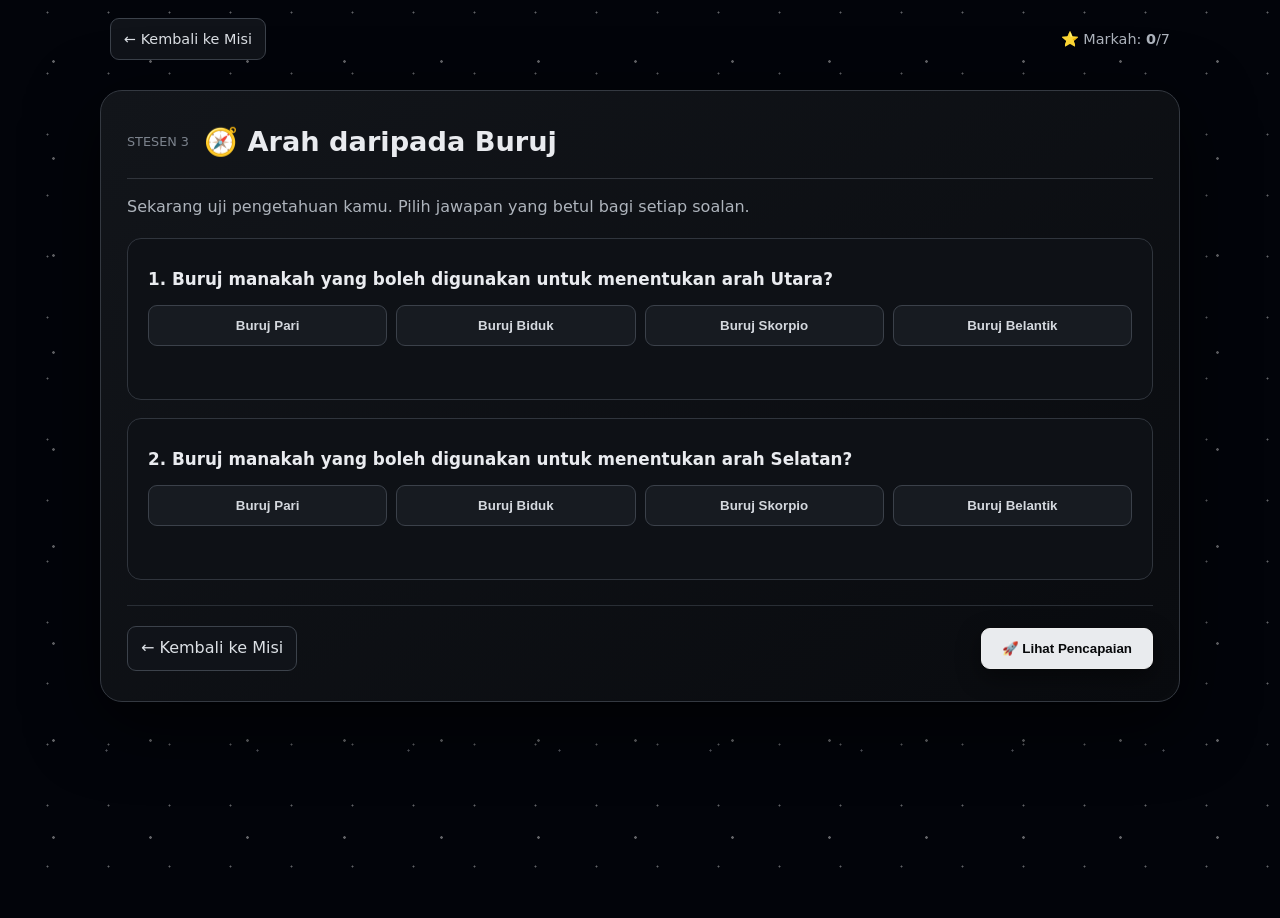
==== direction.html @ 4c8637bb "Add files via upload" ====
<!DOCTYPE html><html lang="ms"><head><meta charset="UTF-8"><meta name="viewport" content="width=device-width, initial-scale=1.0"><title>Arah Buruj • Misi Angkasa</title><link rel="stylesheet" href="style.css"></head><body><div class="stars-bg"></div><main class="mission-page"><div class="topbar"><a class="back" href="index.html">← Kembali ke Misi</a><span>⭐ Markah: <b id="dirScoreTop">0</b>/7</span></div>
<section class="panel"><div class="section-title"><span>STESEN 3</span><h2>🧭 Arah daripada Buruj</h2></div><p class="intro">Sekarang uji pengetahuan kamu. Pilih jawapan yang betul bagi setiap soalan.</p>
<div class="direction-card"><h3>1. Buruj manakah yang boleh digunakan untuk menentukan arah <b>Utara</b>?</h3><div class="answer-grid one" data-q="d1"><button data-answer="pari">Buruj Pari</button><button data-answer="biduk">Buruj Biduk</button><button data-answer="scorpio">Buruj Skorpio</button><button data-answer="belantik">Buruj Belantik</button></div><p id="d1feedback" class="feedback"></p></div>
<div class="direction-card"><h3>2. Buruj manakah yang boleh digunakan untuk menentukan arah <b>Selatan</b>?</h3><div class="answer-grid one" data-q="d2"><button data-answer="pari">Buruj Pari</button><button data-answer="biduk">Buruj Biduk</button><button data-answer="scorpio">Buruj Skorpio</button><button data-answer="belantik">Buruj Belantik</button></div><p id="d2feedback" class="feedback"></p></div>
<div class="next-row"><a class="back ghost" href="index.html">← Kembali ke Misi</a><button class="btn" id="finishDirection">🚀 Lihat Pencapaian</button></div></section></main><script src="script.js"></script><script src="direction.js"></script></body></html>
---- style.css ----
*{box-sizing:border-box}html{scroll-behavior:smooth}body{margin:0;background:#02040a;color:#e9ebef;font-family:Inter,system-ui,-apple-system,Segoe UI,Arial,sans-serif;line-height:1.55;min-height:100vh}.stars-bg{position:fixed;inset:0;pointer-events:none;background-image:radial-gradient(circle,#fff 1px,transparent 1.6px),radial-gradient(circle,#dce2eb .8px,transparent 1.4px),radial-gradient(circle,#fff .7px,transparent 1.3px);background-size:97px 97px,151px 151px,61px 61px;background-position:5px 13px,31px 71px,17px 43px;opacity:.38}.hero{position:relative;text-align:center;overflow:hidden;padding:75px 20px 60px;background:radial-gradient(circle at 50% 45%,#30343b 0,#12151a 35%,#02040a 78%);border-bottom:1px solid #2e333b}.hero:before{content:'';position:absolute;width:240px;height:240px;right:-65px;top:-100px;border-radius:50%;background:#d9dde4;opacity:.12;box-shadow:0 0 100px #fff}.eyebrow{font-size:.75rem;letter-spacing:3px;color:#8f969f}.hero h1{margin:10px 0 0;font-size:clamp(2.6rem,8vw,5.5rem);letter-spacing:5px;text-shadow:0 0 25px #fff4}.hero p{margin:0;font-size:1.45rem;color:#cfd3d9}.hero .lead{max-width:720px;margin:14px auto 0;font-size:1rem;color:#8f969f}.panel{position:relative;max-width:1080px;margin:30px auto;padding:30px 26px;background:linear-gradient(145deg,#12151a,#090b0f);border:1px solid #343941;border-radius:22px;box-shadow:0 20px 70px #000b}.section-title{display:flex;align-items:center;gap:15px;border-bottom:1px solid #30343b;padding-bottom:15px}.section-title span{font-size:.8rem;color:#7c838d}.section-title h2{margin:0;font-size:1.7rem}.intro{color:#aeb4bc}.mission-progress{display:flex;justify-content:space-between;align-items:center;margin:22px 0;padding:15px 18px;border:1px solid #353a42;background:#0e1116;border-radius:13px}.mission-progress strong{font-size:1.5rem}.mission-cards{display:grid;gap:12px}.mission-card{display:grid;grid-template-columns:70px 1fr 55px;align-items:center;gap:15px;text-decoration:none;color:#e9ebef;background:#0e1116;border:1px solid #343941;border-radius:16px;padding:18px;transition:.2s}.mission-card:hover{transform:translateY(-3px);border-color:#aaa;box-shadow:0 12px 35px #000}.mission-card .card-icon{font-size:2.6rem;text-align:center}.mission-card span{font-size:.7rem;letter-spacing:2px;color:#747b85}.mission-card h3{margin:3px 0;font-size:1.3rem}.mission-card p{margin:0;color:#9da4ad}.mission-card>b{font-size:1.3rem;text-align:center;color:#fff}.mission-tip{margin-top:20px;padding:15px;background:#171a20;border-left:3px solid #9da3ab;color:#b9bec6}.topbar{max-width:1080px;margin:18px auto 0;padding:0 10px;display:flex;justify-content:space-between;align-items:center;color:#aeb4bd;font-size:.9rem}.back{color:#dce0e5;text-decoration:none;border:1px solid #3c424b;background:#101319;padding:9px 13px;border-radius:9px}.back:hover{background:#e9ebee;color:#07090b}.mission-page{padding-bottom:30px}.space-simulator{height:520px;position:relative;overflow:hidden;border:1px solid #3a4049;border-radius:18px;background:radial-gradient(circle at 50% 50%,#152039 0,#070c18 48%,#010207 100%);box-shadow:inset 0 0 100px #000}.space-simulator:before{content:'';position:absolute;inset:0;background-image:radial-gradient(circle,#fff 0 1.2px,transparent 1.8px),radial-gradient(circle,#cfd6df 0 .8px,transparent 1.5px);background-size:67px 67px,43px 43px;background-position:7px 11px,17px 33px;opacity:.6}.space-label{position:absolute;z-index:10;top:14px;left:16px;font-size:.7rem;letter-spacing:2px;color:#737b86}.moon-glow{position:absolute;width:80px;height:80px;right:9%;top:13%;border-radius:50%;background:#d9dde3;box-shadow:0 0 45px 15px #fff4;opacity:.5}.scanline{position:absolute;inset:0;background:linear-gradient(transparent 49.8%,#fff1 50%,transparent 50.2%);opacity:.12;pointer-events:none}.constellation{position:absolute;width:245px;height:190px;border:1px solid transparent;border-radius:15px;z-index:5;cursor:pointer;transition:.25s}.constellation:hover,.constellation.selected{border-color:#e8ebef;background:#fff04;box-shadow:0 0 30px #fff2}.constellation:before,.constellation:after{content:'';position:absolute;inset:0;background-repeat:no-repeat;filter:drop-shadow(0 0 5px #fff)}.c-pari{left:6%;top:28%}.c-pari:before{background-image:radial-gradient(circle at 20% 50%,#fff 0 3px,transparent 4px),radial-gradient(circle at 48% 25%,#fff 0 3px,transparent 4px),radial-gradient(circle at 76% 53%,#fff 0 3px,transparent 4px),radial-gradient(circle at 50% 82%,#fff 0 2.5px,transparent 3.5px)}.c-pari:after{background:linear-gradient(25deg,transparent 47%,#cfd6df 48% 50%,transparent 51%),linear-gradient(-35deg,transparent 48%,#cfd6df 49% 51%,transparent 52%),linear-gradient(95deg,transparent 48%,#cfd6df 49% 51%,transparent 52%)}.c-scorpio{right:5%;top:27%}.c-scorpio:before{background-image:radial-gradient(circle at 8% 30%,#fff 0 2.5px,transparent 3.5px),radial-gradient(circle at 28% 37%,#fff 0 3px,transparent 4px),radial-gradient(circle at 47% 53%,#fff 0 3px,transparent 4px),radial-gradient(circle at 62% 72%,#fff 0 3px,transparent 4px),radial-gradient(circle at 79% 57%,#fff 0 2.5px,transparent 3.5px),radial-gradient(circle at 91% 76%,#fff 0 2px,transparent 3px)}.c-scorpio:after{background:linear-gradient(20deg,transparent 48%,#cfd6df 49% 51%,transparent 52%),linear-gradient(55deg,transparent 48%,#cfd6df 49% 51%,transparent 52%),linear-gradient(-35deg,transparent 48%,#cfd6df 49% 51%,transparent 52%)}.c-belantik{left:38%;top:7%}.c-belantik:before{background-image:radial-gradient(circle at 25% 30%,#fff 0 3px,transparent 4px),radial-gradient(circle at 50% 50%,#fff 0 3px,transparent 4px),radial-gradient(circle at 75% 30%,#fff 0 3px,transparent 4px),radial-gradient(circle at 50% 78%,#fff 0 2.7px,transparent 3.7px),radial-gradient(circle at 50% 15%,#fff 0 2px,transparent 3px)}.c-belantik:after{background:linear-gradient(30deg,transparent 48%,#cfd6df 49% 51%,transparent 52%),linear-gradient(-30deg,transparent 48%,#cfd6df 49% 51%,transparent 52%),linear-gradient(90deg,transparent 48%,#cfd6df 49% 51%,transparent 52%)}.c-biduk{right:27%;bottom:6%}.c-biduk:before{background-image:radial-gradient(circle at 15% 45%,#fff 0 3px,transparent 4px),radial-gradient(circle at 35% 30%,#fff 0 3px,transparent 4px),radial-gradient(circle at 55% 48%,#fff 0 3px,transparent 4px),radial-gradient(circle at 75% 65%,#fff 0 2.5px,transparent 3.5px),radial-gradient(circle at 88% 80%,#fff 0 2px,transparent 3px)}.c-biduk:after{background:linear-gradient(20deg,transparent 48%,#cfd6df 49% 51%,transparent 52%),linear-gradient(-25deg,transparent 48%,#cfd6df 49% 51%,transparent 52%),linear-gradient(70deg,transparent 48%,#cfd6df 49% 51%,transparent 52%)}.sky-instruction{margin:15px 0;padding:14px;background:#171b22;border-left:3px solid #aab0b8;color:#b9bec7}.target-buttons{display:grid;grid-template-columns:repeat(4,1fr);gap:9px}.target-buttons button,.answer-grid button{padding:12px 8px;background:#171b21;color:#d4d8de;border:1px solid #3b414a;border-radius:9px;cursor:pointer;font-weight:700}.target-buttons button:hover,.target-buttons button.selected{background:#e9ebee;color:#07090b}.observation-answer,.direction-card,.note-form{margin-top:18px;padding:20px;background:#0e1116;border:1px solid #30353d;border-radius:14px}.target-readout{font-size:.75rem;letter-spacing:1px;color:#7f8791}.observation-answer h3,.direction-card h3{font-size:1.05rem;margin:7px 0 13px}.answer-grid{display:grid;grid-template-columns:repeat(4,1fr);gap:9px}.answer-grid button:hover{background:#282d34}.answer-grid button.correct{background:#e1e4e8;color:#080a0d;border-color:#fff}.answer-grid button.wrong{background:#1a1d22;border-color:#777}.answer-grid.one{grid-template-columns:repeat(4,1fr)}.feedback{min-height:23px;margin:10px 0 0;color:#b7bdc5;font-weight:700}.hint{color:#9299a3}.note-form{display:grid;gap:9px;max-width:760px;margin:auto}.note-form label{font-size:.82rem;color:#979ea8}.note-form input,.note-form textarea{width:100%;padding:12px;background:#090c11;border:1px solid #353b44;border-radius:9px;color:#eee;font:inherit}.note-form textarea{min-height:100px;resize:vertical}.btn{display:inline-block;border:1px solid #eee;background:#e9ebee;color:#08090b;padding:12px 20px;border-radius:9px;font-weight:900;cursor:pointer;text-decoration:none;box-shadow:0 8px 25px #0007}.btn:hover{background:#fff;transform:translateY(-2px)}.next-row{display:flex;justify-content:space-between;align-items:center;gap:12px;margin-top:25px;padding-top:20px;border-top:1px solid #292e35}.ghost{background:#101319}.result-panel{text-align:center}.achievement{padding:32px 18px;margin:20px auto;max-width:680px;border:1px solid #656b74;border-radius:20px;background:radial-gradient(circle at 50% 30%,#3a3f47,#11141a 68%);box-shadow:0 0 60px #fff1}.big-icon{font-size:5rem}.achievement h3{font-size:2rem;margin:8px 0}.total-score{font-size:3rem;font-weight:900}.total-score small{display:block;font-size:.75rem;color:#9299a3;letter-spacing:2px}.achievement p{color:#b8bec7;max-width:580px;margin:auto}.result-breakdown{display:grid;grid-template-columns:repeat(3,1fr);gap:10px;max-width:700px;margin:20px auto}.result-breakdown div{padding:16px;border:1px solid #363c45;border-radius:12px;background:#0e1116}.result-breakdown b{display:block;font-size:1.5rem}.result-breakdown span{font-size:.8rem;color:#9299a3}@media(max-width:720px){.panel{margin:16px 9px;padding:21px 15px}.topbar{padding:0 12px}.target-buttons,.answer-grid,.answer-grid.one,.result-breakdown{grid-template-columns:1fr 1fr}.space-simulator{height:520px}.constellation{width:145px;height:125px}.c-pari{left:0}.c-scorpio{right:0}.c-belantik{left:29%}.c-biduk{right:17%}.next-row{flex-direction:column;align-items:stretch}.next-row .btn,.next-row .back{text-align:center}.mission-card{grid-template-columns:55px 1fr 45px}.hero h1{letter-spacing:2px}}@media(max-width:480px){.target-buttons,.answer-grid,.answer-grid.one,.result-breakdown{grid-template-columns:1fr}.constellation{width:130px;height:110px}.c-belantik{left:27%}.c-biduk{right:4%}.c-pari{left:-7%}.c-scorpio{right:-7%}}
footer{text-align:center;color:#626973;padding:30px 15px;font-size:.8rem}
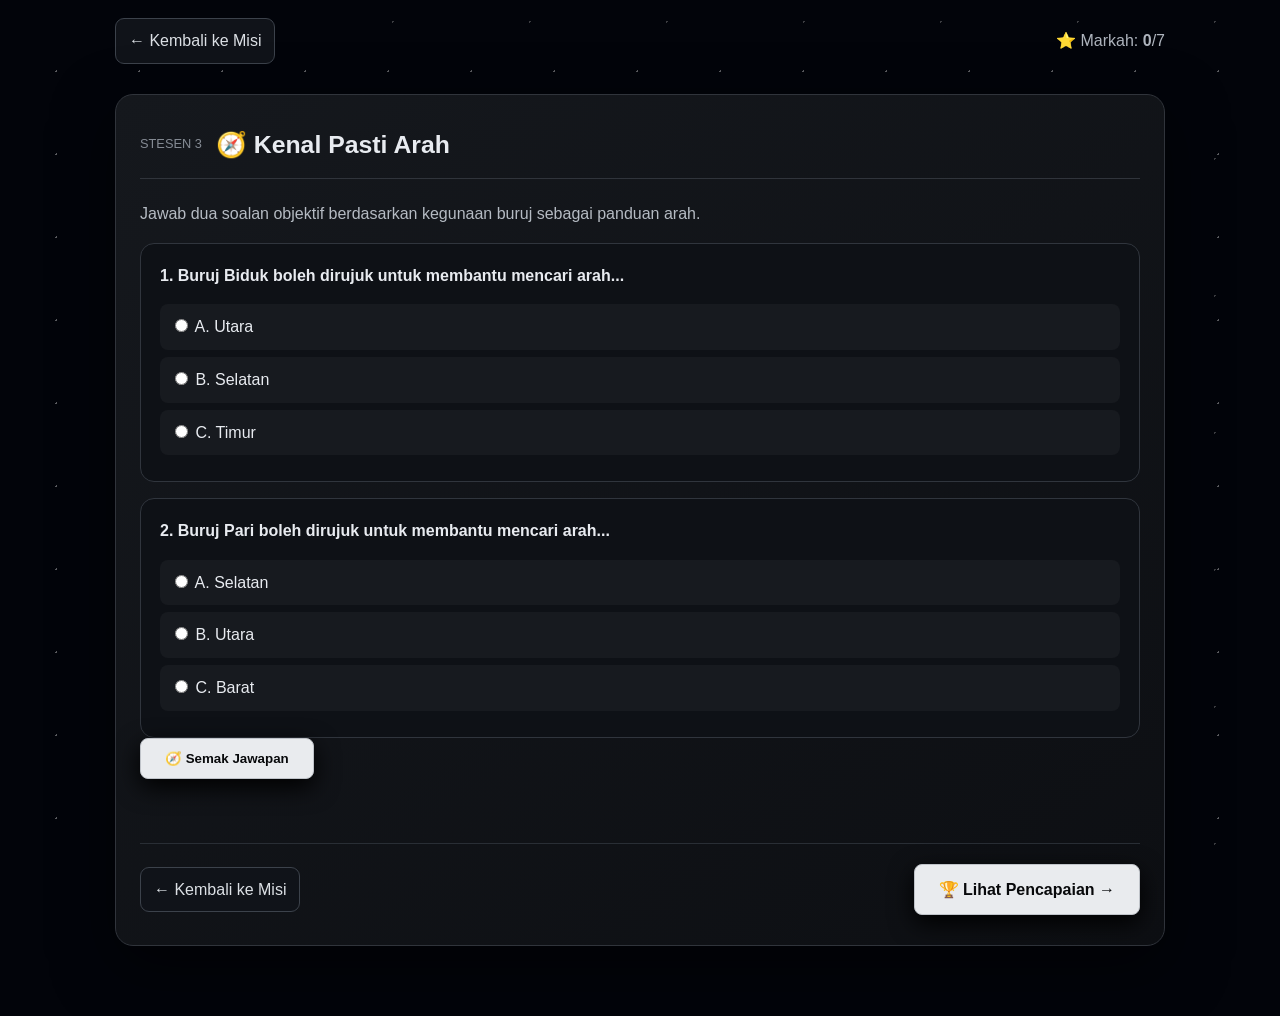
==== commit b813b379: "Add files via upload" ====
--- a/direction.html
+++ b/direction.html
@@ -1,5 +1,8 @@
-<!DOCTYPE html><html lang="ms"><head><meta charset="UTF-8"><meta name="viewport" content="width=device-width, initial-scale=1.0"><title>Arah Buruj • Misi Angkasa</title><link rel="stylesheet" href="style.css"></head><body><div class="stars-bg"></div><main class="mission-page"><div class="topbar"><a class="back" href="index.html">← Kembali ke Misi</a><span>⭐ Markah: <b id="dirScoreTop">0</b>/7</span></div>
-<section class="panel"><div class="section-title"><span>STESEN 3</span><h2>🧭 Arah daripada Buruj</h2></div><p class="intro">Sekarang uji pengetahuan kamu. Pilih jawapan yang betul bagi setiap soalan.</p>
-<div class="direction-card"><h3>1. Buruj manakah yang boleh digunakan untuk menentukan arah <b>Utara</b>?</h3><div class="answer-grid one" data-q="d1"><button data-answer="pari">Buruj Pari</button><button data-answer="biduk">Buruj Biduk</button><button data-answer="scorpio">Buruj Skorpio</button><button data-answer="belantik">Buruj Belantik</button></div><p id="d1feedback" class="feedback"></p></div>
-<div class="direction-card"><h3>2. Buruj manakah yang boleh digunakan untuk menentukan arah <b>Selatan</b>?</h3><div class="answer-grid one" data-q="d2"><button data-answer="pari">Buruj Pari</button><button data-answer="biduk">Buruj Biduk</button><button data-answer="scorpio">Buruj Skorpio</button><button data-answer="belantik">Buruj Belantik</button></div><p id="d2feedback" class="feedback"></p></div>
-<div class="next-row"><a class="back ghost" href="index.html">← Kembali ke Misi</a><button class="btn" id="finishDirection">🚀 Lihat Pencapaian</button></div></section></main><script src="script.js"></script><script src="direction.js"></script></body></html>
+<!DOCTYPE html><html lang="ms"><head><meta charset="UTF-8"><meta name="viewport" content="width=device-width,initial-scale=1.0"><title>Arah • Misi Angkasa</title><link rel="stylesheet" href="style.css"></head>
+<body class="mission-page-body"><div class="stars-bg"></div><main class="mission-page"><div class="mission-topbar"><a class="back" href="index.html">← Kembali ke Misi</a><span>⭐ Markah: <b id="dirScore">0</b>/7</span></div>
+<section class="panel mission-panel"><div class="section-title"><span>STESEN 3</span><h2>🧭 Kenal Pasti Arah</h2></div><p class="mission-intro">Jawab dua soalan objektif berdasarkan kegunaan buruj sebagai panduan arah.</p>
+<div class="direction-question"><h3>1. Buruj Biduk boleh dirujuk untuk membantu mencari arah...</h3><label><input type="radio" name="d1" value="utara"> A. Utara</label><label><input type="radio" name="d1" value="selatan"> B. Selatan</label><label><input type="radio" name="d1" value="timur"> C. Timur</label></div>
+<div class="direction-question"><h3>2. Buruj Pari boleh dirujuk untuk membantu mencari arah...</h3><label><input type="radio" name="d2" value="selatan"> A. Selatan</label><label><input type="radio" name="d2" value="utara"> B. Utara</label><label><input type="radio" name="d2" value="barat"> C. Barat</label></div>
+<button id="checkDirection" class="btn">🧭 Semak Jawapan</button><p id="dirFeedback" class="feedback"></p>
+<div class="next-row"><a class="back ghost" href="index.html">← Kembali ke Misi</a><a id="resultLink" class="btn" href="result.html">🏆 Lihat Pencapaian →</a></div></section></main>
+<script src="script.js"></script><script src="direction.js"></script></body></html>
--- a/style.css
+++ b/style.css
@@ -1,2 +1 @@
-*{box-sizing:border-box}html{scroll-behavior:smooth}body{margin:0;background:#02040a;color:#e9ebef;font-family:Inter,system-ui,-apple-system,Segoe UI,Arial,sans-serif;line-height:1.55;min-height:100vh}.stars-bg{position:fixed;inset:0;pointer-events:none;background-image:radial-gradient(circle,#fff 1px,transparent 1.6px),radial-gradient(circle,#dce2eb .8px,transparent 1.4px),radial-gradient(circle,#fff .7px,transparent 1.3px);background-size:97px 97px,151px 151px,61px 61px;background-position:5px 13px,31px 71px,17px 43px;opacity:.38}.hero{position:relative;text-align:center;overflow:hidden;padding:75px 20px 60px;background:radial-gradient(circle at 50% 45%,#30343b 0,#12151a 35%,#02040a 78%);border-bottom:1px solid #2e333b}.hero:before{content:'';position:absolute;width:240px;height:240px;right:-65px;top:-100px;border-radius:50%;background:#d9dde4;opacity:.12;box-shadow:0 0 100px #fff}.eyebrow{font-size:.75rem;letter-spacing:3px;color:#8f969f}.hero h1{margin:10px 0 0;font-size:clamp(2.6rem,8vw,5.5rem);letter-spacing:5px;text-shadow:0 0 25px #fff4}.hero p{margin:0;font-size:1.45rem;color:#cfd3d9}.hero .lead{max-width:720px;margin:14px auto 0;font-size:1rem;color:#8f969f}.panel{position:relative;max-width:1080px;margin:30px auto;padding:30px 26px;background:linear-gradient(145deg,#12151a,#090b0f);border:1px solid #343941;border-radius:22px;box-shadow:0 20px 70px #000b}.section-title{display:flex;align-items:center;gap:15px;border-bottom:1px solid #30343b;padding-bottom:15px}.section-title span{font-size:.8rem;color:#7c838d}.section-title h2{margin:0;font-size:1.7rem}.intro{color:#aeb4bc}.mission-progress{display:flex;justify-content:space-between;align-items:center;margin:22px 0;padding:15px 18px;border:1px solid #353a42;background:#0e1116;border-radius:13px}.mission-progress strong{font-size:1.5rem}.mission-cards{display:grid;gap:12px}.mission-card{display:grid;grid-template-columns:70px 1fr 55px;align-items:center;gap:15px;text-decoration:none;color:#e9ebef;background:#0e1116;border:1px solid #343941;border-radius:16px;padding:18px;transition:.2s}.mission-card:hover{transform:translateY(-3px);border-color:#aaa;box-shadow:0 12px 35px #000}.mission-card .card-icon{font-size:2.6rem;text-align:center}.mission-card span{font-size:.7rem;letter-spacing:2px;color:#747b85}.mission-card h3{margin:3px 0;font-size:1.3rem}.mission-card p{margin:0;color:#9da4ad}.mission-card>b{font-size:1.3rem;text-align:center;color:#fff}.mission-tip{margin-top:20px;padding:15px;background:#171a20;border-left:3px solid #9da3ab;color:#b9bec6}.topbar{max-width:1080px;margin:18px auto 0;padding:0 10px;display:flex;justify-content:space-between;align-items:center;color:#aeb4bd;font-size:.9rem}.back{color:#dce0e5;text-decoration:none;border:1px solid #3c424b;background:#101319;padding:9px 13px;border-radius:9px}.back:hover{background:#e9ebee;color:#07090b}.mission-page{padding-bottom:30px}.space-simulator{height:520px;position:relative;overflow:hidden;border:1px solid #3a4049;border-radius:18px;background:radial-gradient(circle at 50% 50%,#152039 0,#070c18 48%,#010207 100%);box-shadow:inset 0 0 100px #000}.space-simulator:before{content:'';position:absolute;inset:0;background-image:radial-gradient(circle,#fff 0 1.2px,transparent 1.8px),radial-gradient(circle,#cfd6df 0 .8px,transparent 1.5px);background-size:67px 67px,43px 43px;background-position:7px 11px,17px 33px;opacity:.6}.space-label{position:absolute;z-index:10;top:14px;left:16px;font-size:.7rem;letter-spacing:2px;color:#737b86}.moon-glow{position:absolute;width:80px;height:80px;right:9%;top:13%;border-radius:50%;background:#d9dde3;box-shadow:0 0 45px 15px #fff4;opacity:.5}.scanline{position:absolute;inset:0;background:linear-gradient(transparent 49.8%,#fff1 50%,transparent 50.2%);opacity:.12;pointer-events:none}.constellation{position:absolute;width:245px;height:190px;border:1px solid transparent;border-radius:15px;z-index:5;cursor:pointer;transition:.25s}.constellation:hover,.constellation.selected{border-color:#e8ebef;background:#fff04;box-shadow:0 0 30px #fff2}.constellation:before,.constellation:after{content:'';position:absolute;inset:0;background-repeat:no-repeat;filter:drop-shadow(0 0 5px #fff)}.c-pari{left:6%;top:28%}.c-pari:before{background-image:radial-gradient(circle at 20% 50%,#fff 0 3px,transparent 4px),radial-gradient(circle at 48% 25%,#fff 0 3px,transparent 4px),radial-gradient(circle at 76% 53%,#fff 0 3px,transparent 4px),radial-gradient(circle at 50% 82%,#fff 0 2.5px,transparent 3.5px)}.c-pari:after{background:linear-gradient(25deg,transparent 47%,#cfd6df 48% 50%,transparent 51%),linear-gradient(-35deg,transparent 48%,#cfd6df 49% 51%,transparent 52%),linear-gradient(95deg,transparent 48%,#cfd6df 49% 51%,transparent 52%)}.c-scorpio{right:5%;top:27%}.c-scorpio:before{background-image:radial-gradient(circle at 8% 30%,#fff 0 2.5px,transparent 3.5px),radial-gradient(circle at 28% 37%,#fff 0 3px,transparent 4px),radial-gradient(circle at 47% 53%,#fff 0 3px,transparent 4px),radial-gradient(circle at 62% 72%,#fff 0 3px,transparent 4px),radial-gradient(circle at 79% 57%,#fff 0 2.5px,transparent 3.5px),radial-gradient(circle at 91% 76%,#fff 0 2px,transparent 3px)}.c-scorpio:after{background:linear-gradient(20deg,transparent 48%,#cfd6df 49% 51%,transparent 52%),linear-gradient(55deg,transparent 48%,#cfd6df 49% 51%,transparent 52%),linear-gradient(-35deg,transparent 48%,#cfd6df 49% 51%,transparent 52%)}.c-belantik{left:38%;top:7%}.c-belantik:before{background-image:radial-gradient(circle at 25% 30%,#fff 0 3px,transparent 4px),radial-gradient(circle at 50% 50%,#fff 0 3px,transparent 4px),radial-gradient(circle at 75% 30%,#fff 0 3px,transparent 4px),radial-gradient(circle at 50% 78%,#fff 0 2.7px,transparent 3.7px),radial-gradient(circle at 50% 15%,#fff 0 2px,transparent 3px)}.c-belantik:after{background:linear-gradient(30deg,transparent 48%,#cfd6df 49% 51%,transparent 52%),linear-gradient(-30deg,transparent 48%,#cfd6df 49% 51%,transparent 52%),linear-gradient(90deg,transparent 48%,#cfd6df 49% 51%,transparent 52%)}.c-biduk{right:27%;bottom:6%}.c-biduk:before{background-image:radial-gradient(circle at 15% 45%,#fff 0 3px,transparent 4px),radial-gradient(circle at 35% 30%,#fff 0 3px,transparent 4px),radial-gradient(circle at 55% 48%,#fff 0 3px,transparent 4px),radial-gradient(circle at 75% 65%,#fff 0 2.5px,transparent 3.5px),radial-gradient(circle at 88% 80%,#fff 0 2px,transparent 3px)}.c-biduk:after{background:linear-gradient(20deg,transparent 48%,#cfd6df 49% 51%,transparent 52%),linear-gradient(-25deg,transparent 48%,#cfd6df 49% 51%,transparent 52%),linear-gradient(70deg,transparent 48%,#cfd6df 49% 51%,transparent 52%)}.sky-instruction{margin:15px 0;padding:14px;background:#171b22;border-left:3px solid #aab0b8;color:#b9bec7}.target-buttons{display:grid;grid-template-columns:repeat(4,1fr);gap:9px}.target-buttons button,.answer-grid button{padding:12px 8px;background:#171b21;color:#d4d8de;border:1px solid #3b414a;border-radius:9px;cursor:pointer;font-weight:700}.target-buttons button:hover,.target-buttons button.selected{background:#e9ebee;color:#07090b}.observation-answer,.direction-card,.note-form{margin-top:18px;padding:20px;background:#0e1116;border:1px solid #30353d;border-radius:14px}.target-readout{font-size:.75rem;letter-spacing:1px;color:#7f8791}.observation-answer h3,.direction-card h3{font-size:1.05rem;margin:7px 0 13px}.answer-grid{display:grid;grid-template-columns:repeat(4,1fr);gap:9px}.answer-grid button:hover{background:#282d34}.answer-grid button.correct{background:#e1e4e8;color:#080a0d;border-color:#fff}.answer-grid button.wrong{background:#1a1d22;border-color:#777}.answer-grid.one{grid-template-columns:repeat(4,1fr)}.feedback{min-height:23px;margin:10px 0 0;color:#b7bdc5;font-weight:700}.hint{color:#9299a3}.note-form{display:grid;gap:9px;max-width:760px;margin:auto}.note-form label{font-size:.82rem;color:#979ea8}.note-form input,.note-form textarea{width:100%;padding:12px;background:#090c11;border:1px solid #353b44;border-radius:9px;color:#eee;font:inherit}.note-form textarea{min-height:100px;resize:vertical}.btn{display:inline-block;border:1px solid #eee;background:#e9ebee;color:#08090b;padding:12px 20px;border-radius:9px;font-weight:900;cursor:pointer;text-decoration:none;box-shadow:0 8px 25px #0007}.btn:hover{background:#fff;transform:translateY(-2px)}.next-row{display:flex;justify-content:space-between;align-items:center;gap:12px;margin-top:25px;padding-top:20px;border-top:1px solid #292e35}.ghost{background:#101319}.result-panel{text-align:center}.achievement{padding:32px 18px;margin:20px auto;max-width:680px;border:1px solid #656b74;border-radius:20px;background:radial-gradient(circle at 50% 30%,#3a3f47,#11141a 68%);box-shadow:0 0 60px #fff1}.big-icon{font-size:5rem}.achievement h3{font-size:2rem;margin:8px 0}.total-score{font-size:3rem;font-weight:900}.total-score small{display:block;font-size:.75rem;color:#9299a3;letter-spacing:2px}.achievement p{color:#b8bec7;max-width:580px;margin:auto}.result-breakdown{display:grid;grid-template-columns:repeat(3,1fr);gap:10px;max-width:700px;margin:20px auto}.result-breakdown div{padding:16px;border:1px solid #363c45;border-radius:12px;background:#0e1116}.result-breakdown b{display:block;font-size:1.5rem}.result-breakdown span{font-size:.8rem;color:#9299a3}@media(max-width:720px){.panel{margin:16px 9px;padding:21px 15px}.topbar{padding:0 12px}.target-buttons,.answer-grid,.answer-grid.one,.result-breakdown{grid-template-columns:1fr 1fr}.space-simulator{height:520px}.constellation{width:145px;height:125px}.c-pari{left:0}.c-scorpio{right:0}.c-belantik{left:29%}.c-biduk{right:17%}.next-row{flex-direction:column;align-items:stretch}.next-row .btn,.next-row .back{text-align:center}.mission-card{grid-template-columns:55px 1fr 45px}.hero h1{letter-spacing:2px}}@media(max-width:480px){.target-buttons,.answer-grid,.answer-grid.one,.result-breakdown{grid-template-columns:1fr}.constellation{width:130px;height:110px}.c-belantik{left:27%}.c-biduk{right:4%}.c-pari{left:-7%}.c-scorpio{right:-7%}}
-footer{text-align:center;color:#626973;padding:30px 15px;font-size:.8rem}
+*{box-sizing:border-box}html{scroll-behavior:smooth}body{margin:0;background:#07090d;color:#e8ebf0;font-family:Inter,Arial,sans-serif;line-height:1.6}.stars,.stars-bg{position:fixed;inset:0;pointer-events:none;opacity:.35;background-image:radial-gradient(#fff 1px,transparent 1px),radial-gradient(#aaa 1px,transparent 1px);background-size:83px 83px,137px 137px;background-position:15px 30px,50px 90px}.hero{position:relative;min-height:58vh;display:flex;flex-direction:column;align-items:center;justify-content:center;text-align:center;padding:60px 20px;background:radial-gradient(circle at 50% 45%,#343941 0,#15181e 34%,#07090d 72%);overflow:hidden}.hero:after{content:"";position:absolute;width:330px;height:330px;border-radius:50%;background:radial-gradient(circle at 35% 32%,#fff,#bfc4ca 35%,#666 68%,#262a30 100%);box-shadow:0 0 90px #d9dde5;opacity:.18;right:-70px;top:-80px}.badge{border:1px solid #777;padding:6px 14px;border-radius:999px;font-size:.8rem;letter-spacing:2px;color:#cfd3d8}.hero h1{font-size:clamp(2.5rem,8vw,5.8rem);letter-spacing:8px;margin:18px 0 0;text-shadow:0 0 25px #fff3}.hero p{font-size:1.5rem;margin:0;color:#d8dbe0}.hero .subtitle{font-size:1rem;max-width:650px;color:#9298a1;margin:14px 0 25px}.btn{display:inline-block;border:1px solid #bfc3c9;background:#e9ebee;color:#08090b;padding:12px 24px;border-radius:8px;font-weight:800;cursor:pointer;text-decoration:none;box-shadow:0 8px 25px #000}.btn:hover{transform:translateY(-2px);background:#fff}.btn.secondary{background:#171a1f;color:#ddd;border-color:#555}.panel{position:relative;max-width:1050px;margin:30px auto;padding:30px 24px;background:linear-gradient(145deg,#15181d,#0d0f13);border:1px solid #30343b;border-radius:18px;box-shadow:0 20px 60px #0008}.section-title{display:flex;align-items:center;gap:14px;border-bottom:1px solid #30343b;padding-bottom:14px;margin-bottom:22px}.section-title span{font-size:.8rem;color:#858b94}.section-title h2{margin:0;font-size:1.55rem}.cards{display:grid;grid-template-columns:1fr 1fr;gap:18px}.info-card{background:#101318;border:1px solid #2d3138;padding:20px;border-radius:14px}.info-card h3{margin-top:0;color:#f0f1f3}.info-card li{margin:8px 0;color:#c1c6ce}.tip{margin-top:18px;padding:15px;border-left:3px solid #aaa;background:#191c21;color:#cbd0d6}.center{text-align:center;color:#9fa5ae}.space-stage{height:400px;position:relative;display:flex;align-items:center;justify-content:center;margin:15px auto;max-width:650px}.orbit{position:absolute;width:330px;height:330px;border:1px dashed #5b616b;border-radius:50%;box-shadow:0 0 35px #fff1}.sun{position:absolute;left:calc(50% - 205px);font-size:42px;filter:drop-shadow(0 0 20px #fff)}.earth{font-size:55px;z-index:2;filter:drop-shadow(0 0 18px #fff3)}.moon{position:absolute;font-size:58px;transform:translateX(165px);transition:transform .5s,filter .5s;filter:drop-shadow(0 0 18px #fff5);z-index:3}.phase-readout{display:flex;justify-content:center;align-items:center;gap:18px;margin:10px auto 22px;max-width:520px;padding:16px;background:#191c21;border-radius:14px;border:1px solid #30343b}.big-moon{font-size:55px}.phase-readout h3{margin:0}.phase-readout p{margin:2px 0;color:#999fa8}.simulator input{width:100%;accent-color:#eee}.slider-labels{display:flex;justify-content:space-between;font-size:1.3rem;margin-top:5px}.question{background:#101318;border:1px solid #2d3138;padding:18px;border-radius:13px;margin:14px 0}.question h3{font-size:1rem;margin:0 0 10px}.option{display:block;padding:8px;margin:5px 0;border-radius:8px;background:#171a1f}.option:hover{background:#22262c}.option input{margin-right:8px}.quiz-actions{display:flex;gap:10px;justify-content:center;margin-top:22px;flex-wrap:wrap}.result{text-align:center;margin-top:20px;padding:20px;border-radius:14px;background:#191c21;border:1px solid #555}.result strong{font-size:2rem}.hidden{display:none}.mission-home{margin-top:30px}.mission-progress{display:flex;justify-content:space-between;align-items:center;padding:14px 17px;margin:18px 0;background:#101318;border:1px solid #30343b;border-radius:12px}.mission-progress strong{font-size:1.4rem}.mission-cards{display:grid;gap:12px}.mission-card{position:relative;display:grid;grid-template-columns:62px 1fr 48px;gap:14px;align-items:center;padding:17px;background:#101318;border:1px solid #30343b;border-radius:14px;color:#e8ebf0;text-decoration:none}.mission-link:hover,.mission-card:hover{border-color:#8c929a;transform:translateY(-2px)}.mission-icon{font-size:2.4rem;text-align:center}.mission-card span{font-size:.72rem;letter-spacing:2px;color:#7f8791}.mission-card h3{margin:3px 0;font-size:1.2rem}.mission-card p{margin:0;color:#9ea5ae}.mission-points{font-weight:900;text-align:center}.mission-cta{grid-column:2/4;justify-self:start;padding:9px 16px;margin-top:4px}.mission-tip{margin-top:16px;padding:14px;background:#191c21;border-left:3px solid #aaa;color:#c2c7ce}footer{text-align:center;color:#666;padding:35px 15px}.mission-page-body{background:#02040a}.mission-page{position:relative;max-width:1100px;margin:auto;padding:18px 12px 40px}.mission-topbar{display:flex;justify-content:space-between;align-items:center;margin:0 auto 15px;max-width:1050px;color:#aeb4bd}.back{color:#dce0e5;text-decoration:none;border:1px solid #3c424b;background:#101319;padding:9px 13px;border-radius:9px}.back:hover{background:#e9ebee;color:#07090b}.mission-panel{max-width:1050px}.mission-intro{color:#b5bbc3}.observatory{position:relative;height:560px;overflow:hidden;border:1px solid #454b55;border-radius:20px;background:radial-gradient(circle at 50% 55%,#111d36 0,#050914 48%,#010205 100%);box-shadow:inset 0 0 100px #000}.star-field{position:absolute;inset:0;background-image:radial-gradient(circle,#fff 0 1px,transparent 1.7px),radial-gradient(circle,#dce3ef 0 .8px,transparent 1.5px),radial-gradient(circle,#fff 0 .7px,transparent 1.3px);background-size:67px 67px,43px 43px,97px 97px;background-position:7px 11px,17px 33px,23px 8px;opacity:.72}.observatory-title{position:absolute;z-index:10;top:15px;left:18px;letter-spacing:3px;font-size:.72rem;color:#8f98a5}.const-zone{position:absolute;z-index:5;width:220px;height:170px;border:1px solid transparent;border-radius:18px;background:transparent;cursor:pointer}.const-zone:hover,.const-zone.selected{border-color:#dfe5ed;background:#fff1;box-shadow:0 0 35px #fff2}.zone-pari{left:5%;top:29%}.zone-scorpio{right:4%;top:28%}.zone-belantik{left:38%;top:8%}.zone-biduk{right:28%;bottom:7%}.zone-label{position:absolute;z-index:7;width:30px;height:30px;border-radius:50%;background:#e9ebee;color:#08090b;display:grid;place-items:center;font-weight:900;box-shadow:0 0 15px #fff}.label-a{left:4%;top:25%}.label-b{right:3%;top:24%}.label-c{left:37%;top:4%}.label-d{right:27%;bottom:3%}.star-dot{position:absolute;width:7px;height:7px;border-radius:50%;background:#fff;box-shadow:0 0 8px 2px #fff,0 0 18px 4px #dce7ff;transform:translate(-50%,-50%)}.star-dot.bright{width:11px;height:11px;box-shadow:0 0 12px 3px #fff,0 0 28px 6px #dce7ff}.mission-instruction{margin:14px 0;padding:14px;background:#171b22;border-left:3px solid #aab0b8;color:#c3c8cf}.target-buttons{display:grid;grid-template-columns:repeat(4,1fr);gap:9px}.target-buttons button,.answer-grid button{padding:12px 8px;background:#171b21;color:#d4d8de;border:1px solid #3b414a;border-radius:9px;cursor:pointer;font-weight:700}.target-buttons button.selected,.target-buttons button:hover{background:#e9ebee;color:#07090b}.focus-card{display:flex;align-items:center;justify-content:space-between;gap:10px;margin-top:15px;padding:15px;background:#0e1116;border:1px solid #30353d;border-radius:12px}.observation-answer,.direction-question,.note-form{margin-top:16px;padding:19px;background:#0e1116;border:1px solid #30353d;border-radius:14px}.observation-answer h3{font-size:1.05rem;margin:0 0 13px}.answer-grid{display:grid;grid-template-columns:repeat(4,1fr);gap:9px}.answer-grid button.correct{background:#e5e8ec;color:#07090b}.answer-grid button.wrong{background:#1c2026;border-color:#777}.feedback{min-height:23px;color:#c4cad2;font-weight:700}.next-row{display:flex;justify-content:space-between;align-items:center;gap:12px;margin-top:25px;padding-top:20px;border-top:1px solid #292e35}.ghost{background:#101319}.focus-modal{position:fixed;z-index:100;inset:0;background:#000c;display:grid;place-items:center;padding:20px}.focus-window{position:relative;width:min(680px,95vw);background:#0a0d14;border:1px solid #6d7580;border-radius:20px;padding:24px;box-shadow:0 0 80px #000}.close-focus{position:absolute;right:12px;top:8px;border:0;background:transparent;color:#fff;font-size:2rem;cursor:pointer}.focus-title{letter-spacing:3px;color:#b9c1cb}.focus-sky{position:relative;height:360px;margin:18px 0;border-radius:16px;background:radial-gradient(circle at 50% 50%,#13203b,#030611 75%);overflow:hidden}.focus-help{color:#aeb6c0;text-align:center}.note-form{display:grid;gap:9px;max-width:760px;margin:auto}.note-form label{font-size:.82rem;color:#979ea8}.note-form input,.note-form textarea{width:100%;padding:12px;background:#090c11;border:1px solid #353b44;border-radius:9px;color:#eee;font:inherit}.note-form textarea{min-height:120px;resize:vertical}.direction-question h3{font-size:1rem;margin-top:0}.direction-question label{display:block;padding:10px;margin:7px 0;background:#171a1f;border-radius:8px}.result-panel{text-align:center}.achievement{padding:32px 18px;margin:20px auto;max-width:680px;border:1px solid #656b74;border-radius:20px;background:radial-gradient(circle at 50% 30%,#3a3f47,#11141a 68%);box-shadow:0 0 60px #fff1}.achievement-icon{font-size:5rem}.achievement h3{font-size:2rem;margin:8px 0}.achievement-score b{font-size:3rem}.achievement-score small{display:block;letter-spacing:2px;color:#9299a3}.achievement p{color:#b8bec7;max-width:580px;margin:auto}.result-breakdown{display:grid;grid-template-columns:repeat(3,1fr);gap:10px;max-width:700px;margin:20px auto}.result-breakdown div{padding:16px;border:1px solid #363c45;border-radius:12px;background:#0e1116}.result-breakdown b{display:block;font-size:1.5rem}.result-breakdown span{font-size:.8rem;color:#9299a3}@media(max-width:720px){.cards{grid-template-columns:1fr}.panel{margin:18px 10px;padding:22px 16px}.observatory{height:500px}.const-zone{width:145px;height:125px}.zone-pari{left:-5%}.zone-scorpio{right:-5%}.zone-belantik{left:28%}.zone-biduk{right:8%}.target-buttons,.answer-grid,.result-breakdown{grid-template-columns:1fr 1fr}.mission-card{grid-template-columns:52px 1fr 42px}.mission-cta{grid-column:2/4}.next-row{flex-direction:column;align-items:stretch}.next-row .btn,.next-row .back{text-align:center}}@media(max-width:480px){.target-buttons,.answer-grid,.result-breakdown{grid-template-columns:1fr}.mission-topbar{font-size:.8rem}.observatory{height:470px}.const-zone{width:125px;height:105px}.zone-pari{left:-9%}.zone-scorpio{right:-9%}.zone-belantik{left:26%}.zone-biduk{right:1%}.zone-label{width:26px;height:26px}.mission-cta{grid-column:1/4;justify-self:stretch;text-align:center}}
